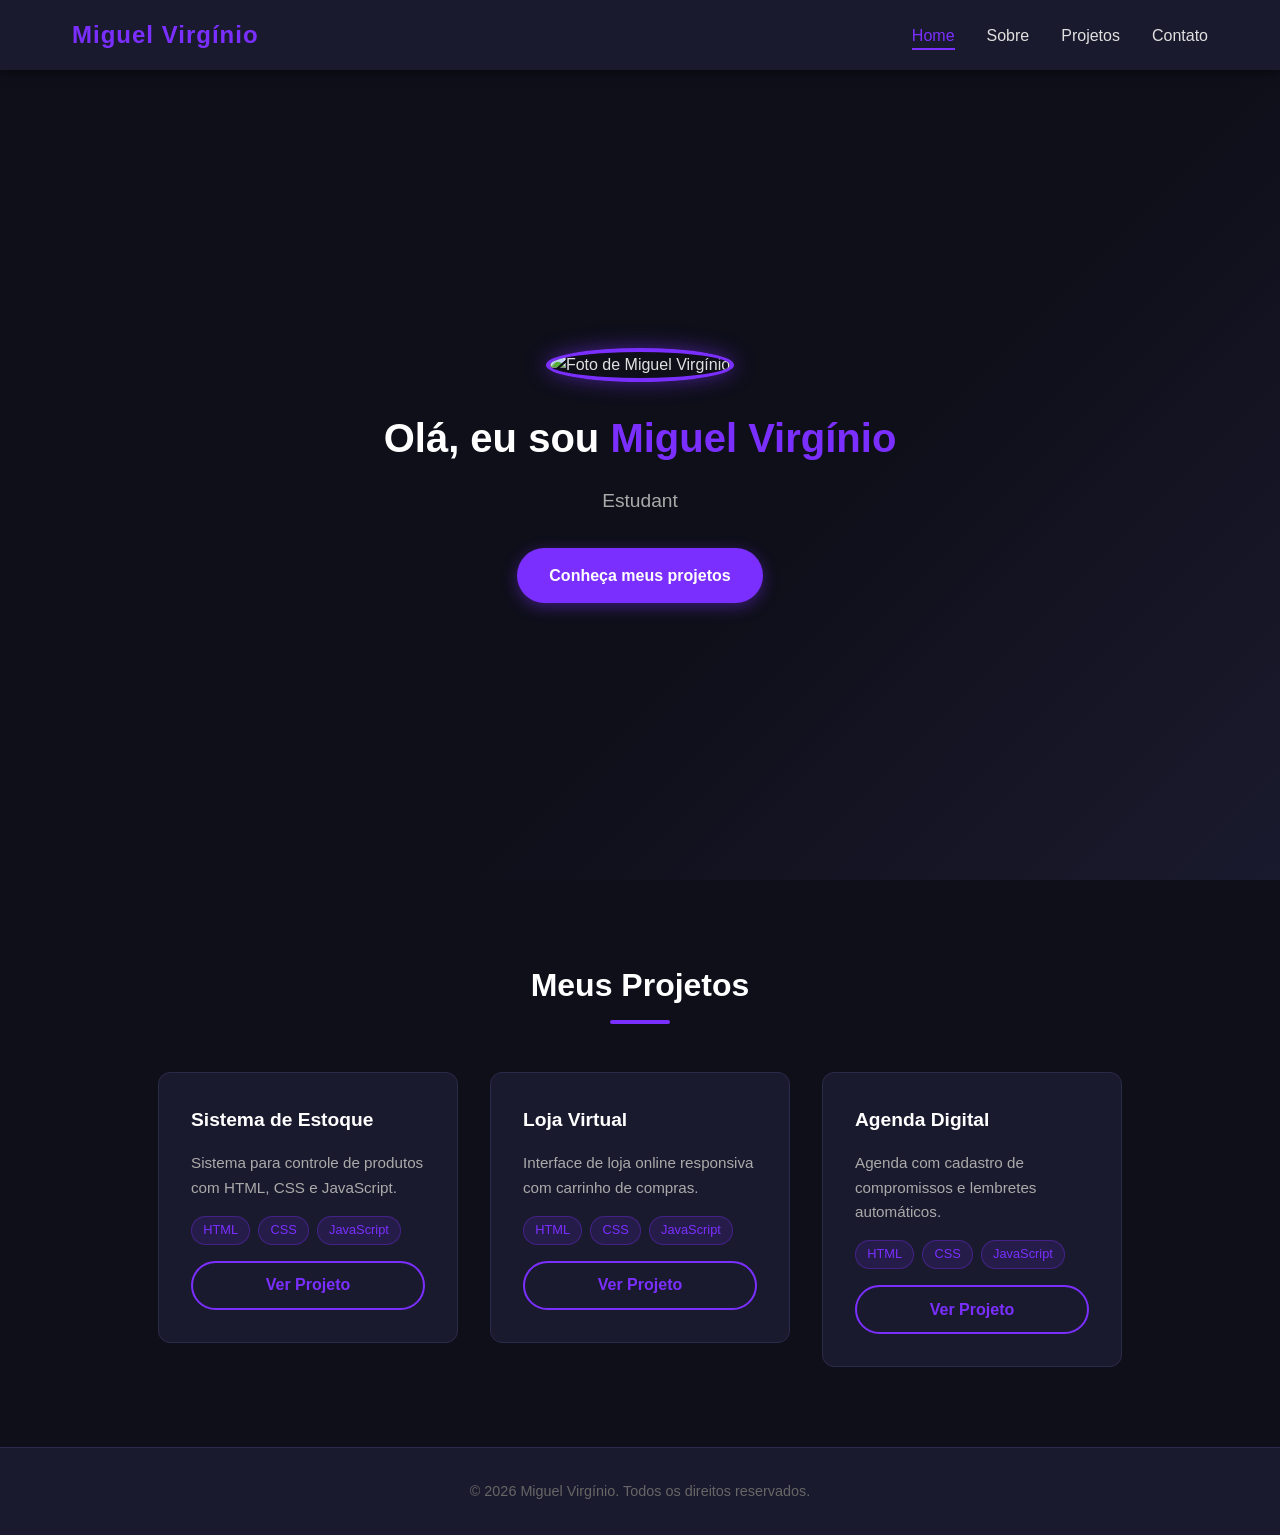
==== index.html @ 95a694e4 "feat: add initial portfolio structure with responsive design and JavaScript functionality - Created " ====
<!DOCTYPE html>
<html lang="pt-BR">

<head>
  <!-- ✅ SEO Básico -->
  <meta charset="UTF-8">
  <meta name="viewport" content="width=device-width, initial-scale=1.0">
  <meta name="description" content="Portfólio pessoal desenvolvido em HTML, CSS e JavaScript.">
  <meta name="keywords" content="Portfólio, HTML, CSS, JavaScript, Desenvolvedor">
  <meta name="author" content="Miguel Virgínio">

  <title>Miguel Virgínio | Portfólio</title>

  <!-- ✅ CSS externo -->
  <link rel="stylesheet" href="css/style.css">
  <link rel="stylesheet" href="css/responsive.css">
</head>

<body>

  <!-- ============================
       HEADER / MENU DE NAVEGAÇÃO
  ============================= -->
  <header class="header">
    <nav class="navbar">

      <!-- Logo / Nome -->
      <div class="logo">
        <a href="index.html">Miguel Virgínio</a>
      </div>

      <!-- Botão hamburguer (mobile) -->
      <button class="menu-toggle" id="menuToggle" aria-label="Abrir menu">
        &#9776;
      </button>

      <!-- Links de navegação -->
      <ul class="nav-links" id="navLinks">
        <li><a href="index.html" class="active">Home</a></li>
        <li><a href="sobre.html">Sobre</a></li>
        <li><a href="projetos.html">Projetos</a></li>
        <li><a href="contato.html">Contato</a></li>
      </ul>

    </nav>
  </header>

  <!-- ============================
       MAIN — CONTEÚDO PRINCIPAL
  ============================= -->
  <main>

    <!-- ✅ SEÇÃO HERO / BANNER -->
    <section class="hero" id="home">
      <div class="hero-content">

        <!-- Foto de perfil -->
        <img
          src="/img/"
          alt="Foto de Miguel Virgínio"
          class="foto-perfil"
        >

        <!-- Apresentação -->
        <h1>Olá, eu sou <span class="destaque">Miguel Virgínio</span></h1>
        <p class="subtitulo">Estudante de Engenharia de Software apaixonado por tecnologia</p>

        <!-- Botão CTA -->
        <a href="projetos.html" class="btn-principal">
          Conheça meus projetos
        </a>

      </div>
    </section>

    <!-- ✅ SEÇÃO PRÉVIA DE PROJETOS -->
    <section class="projetos-preview" id="projetos">
      <h2 class="titulo-secao">Meus Projetos</h2>

      <div class="cards-container">

        <!-- Card 1 -->
        <article class="card">
          <h3>Sistema de Estoque</h3>
          <p>Sistema para controle de produtos com HTML, CSS e JavaScript.</p>
          <div class="tags">
            <span class="tag">HTML</span>
            <span class="tag">CSS</span>
            <span class="tag">JavaScript</span>
          </div>
          <a href="projetos.html" class="btn-card">Ver Projeto</a>
        </article>

        <!-- Card 2 -->
        <article class="card">
          <h3>Loja Virtual</h3>
          <p>Interface de loja online responsiva com carrinho de compras.</p>
          <div class="tags">
            <span class="tag">HTML</span>
            <span class="tag">CSS</span>
            <span class="tag">JavaScript</span>
          </div>
          <a href="projetos.html" class="btn-card">Ver Projeto</a>
        </article>

        <!-- Card 3 -->
        <article class="card">
          <h3>Agenda Digital</h3>
          <p>Agenda com cadastro de compromissos e lembretes automáticos.</p>
          <div class="tags">
            <span class="tag">HTML</span>
            <span class="tag">CSS</span>
            <span class="tag">JavaScript</span>
          </div>
          <a href="projetos.html" class="btn-card">Ver Projeto</a>
        </article>

      </div>
    </section>

  </main>

  <!-- ============================
       FOOTER / RODAPÉ
  ============================= -->
  <footer class="footer">
    <p>&copy; 2026 Miguel Virgínio. Todos os direitos reservados.</p>
  </footer>

  <!-- ✅ Botão voltar ao topo -->
  <button class="btn-topo" id="btnTopo" title="Voltar ao topo">&#8679;</button>

  <!-- ✅ JavaScript -->
  <script src="js/script.js"></script>

</body>
</html>
---- css/style.css ----
/* ================================
   RESET E BASE
================================ */

/* Remove espaçamentos padrão do navegador */
* {
  margin: 0;
  padding: 0;
  box-sizing: border-box;
}

/* Fonte e cor padrão */
body {
  font-family: 'Segoe UI', Tahoma, Geneva, Verdana, sans-serif;
  background-color: #0f0f1a;
  color: #e0e0e0;
  line-height: 1.6;
}

/* Links sem sublinhado */
a {
  text-decoration: none;
  color: inherit;
}

/* Lista sem marcadores */
ul {
  list-style: none;
}

/* ================================
   HEADER / NAVBAR
================================ */

.header {
  background-color: #1a1a2e;
  position: sticky;       /* Fica fixo no topo ao rolar */
  top: 0;
  z-index: 1000;
  box-shadow: 0 2px 10px rgba(0, 0, 0, 0.5);
}

.navbar {
  display: flex;
  justify-content: space-between;
  align-items: center;
  padding: 1rem 2rem;
  max-width: 1200px;
  margin: 0 auto;
}

/* Logo */
.logo a {
  font-size: 1.5rem;
  font-weight: bold;
  color: #7b2fff;
  letter-spacing: 1px;
}

/* Links do menu */
.nav-links {
  display: flex;
  gap: 2rem;
}

.nav-links a {
  color: #e0e0e0;
  font-size: 1rem;
  transition: color 0.3s;
  padding: 0.3rem 0;
  border-bottom: 2px solid transparent;
}

/* Hover e link ativo */
.nav-links a:hover,
.nav-links a.active {
  color: #7b2fff;
  border-bottom: 2px solid #7b2fff;
}

/* Botão hamburguer — escondido no desktop */
.menu-toggle {
  display: none;
  background: none;
  border: none;
  color: #e0e0e0;
  font-size: 1.8rem;
  cursor: pointer;
}

/* ================================
   HERO / BANNER
================================ */

.hero {
  min-height: 90vh;
  display: flex;
  align-items: center;
  justify-content: center;
  text-align: center;
  padding: 3rem 1rem;
  background: linear-gradient(135deg, #0f0f1a 60%, #1a1a2e 100%);
}

.hero-content {
  max-width: 700px;
}

/* Foto de perfil */
.foto-perfil {
  width: 150px;
  height: 150px;
  border-radius: 50%;           /* Foto redonda */
  border: 4px solid #7b2fff;
  object-fit: cover;
  margin-bottom: 1.5rem;
  box-shadow: 0 0 20px rgba(123, 47, 255, 0.5);
}

/* Título principal */
.hero h1 {
  font-size: 2.5rem;
  margin-bottom: 1rem;
  color: #ffffff;
}

/* Palavra em destaque (nome) */
.destaque {
  color: #7b2fff;
}

/* Subtítulo */
.subtitulo {
  font-size: 1.2rem;
  color: #aaaaaa;
  margin-bottom: 2rem;
}

/* Botão principal */
.btn-principal {
  display: inline-block;
  background-color: #7b2fff;
  color: #ffffff;
  padding: 0.9rem 2rem;
  border-radius: 30px;
  font-size: 1rem;
  font-weight: bold;
  transition: background-color 0.3s, transform 0.2s;
  box-shadow: 0 4px 15px rgba(123, 47, 255, 0.4);
}

.btn-principal:hover {
  background-color: #5a1fcc;
  transform: translateY(-3px);  /* Sobe levemente no hover */
}

/* ================================
   SEÇÃO DE PROJETOS (PRÉVIA)
================================ */

.projetos-preview {
  padding: 5rem 2rem;
  max-width: 1200px;
  margin: 0 auto;
}

/* Título de seção */
.titulo-secao {
  text-align: center;
  font-size: 2rem;
  color: #ffffff;
  margin-bottom: 3rem;
  position: relative;
}

/* Linha decorativa abaixo do título */
.titulo-secao::after {
  content: '';
  display: block;
  width: 60px;
  height: 4px;
  background-color: #7b2fff;
  margin: 0.5rem auto 0;
  border-radius: 2px;
}

/* Container dos cards */
.cards-container {
  display: flex;
  gap: 2rem;
  flex-wrap: wrap;
  justify-content: center;
}

/* Card individual */
.card {
  background-color: #1a1a2e;
  border: 1px solid #2a2a4a;
  border-radius: 12px;
  padding: 2rem;
  width: 300px;
  transition: transform 0.3s, box-shadow 0.3s;
  display: flex;
  flex-direction: column;
  gap: 1rem;
}

.card:hover {
  transform: translateY(-8px);  /* Sobe o card no hover */
  box-shadow: 0 8px 30px rgba(123, 47, 255, 0.3);
}

.card h3 {
  color: #ffffff;
  font-size: 1.2rem;
}

.card p {
  color: #aaaaaa;
  font-size: 0.95rem;
}

/* Tags de tecnologia */
.tags {
  display: flex;
  gap: 0.5rem;
  flex-wrap: wrap;
}

.tag {
  background-color: #7b2fff22;
  color: #7b2fff;
  border: 1px solid #7b2fff55;
  border-radius: 20px;
  padding: 0.2rem 0.7rem;
  font-size: 0.8rem;
}

/* Botão do card */
.btn-card {
  display: inline-block;
  background-color: transparent;
  color: #7b2fff;
  border: 2px solid #7b2fff;
  padding: 0.6rem 1.2rem;
  border-radius: 30px;
  font-weight: bold;
  text-align: center;
  transition: background-color 0.3s, color 0.3s;
  margin-top: auto;
}

.btn-card:hover {
  background-color: #7b2fff;
  color: #ffffff;
}

/* ================================
   FOOTER
================================ */

.footer {
  background-color: #1a1a2e;
  text-align: center;
  padding: 2rem;
  color: #666;
  font-size: 0.9rem;
  border-top: 1px solid #2a2a4a;
}

/* ================================
   BOTÃO VOLTAR AO TOPO
================================ */

.btn-topo {
  position: fixed;        /* Fixo na tela */
  bottom: 2rem;
  right: 2rem;
  background-color: #7b2fff;
  color: #ffffff;
  border: none;
  border-radius: 50%;
  width: 50px;
  height: 50px;
  font-size: 1.5rem;
  cursor: pointer;
  display: none;          /* Escondido por padrão */
  align-items: center;
  justify-content: center;
  box-shadow: 0 4px 15px rgba(123, 47, 255, 0.5);
  transition: background-color 0.3s, transform 0.2s;
  z-index: 999;
}

.btn-topo:hover {
  background-color: #5a1fcc;
  transform: translateY(-3px);
}

/* Quando o JS adicionar a classe .visivel */
.btn-topo.visivel {
  display: flex;
}


/* ================================
   PÁGINA SOBRE
================================ */

.sobre {
  padding: 5rem 2rem;
  max-width: 1100px;
  margin: 0 auto;
}

.sobre-container {
  display: flex;
  gap: 3rem;
  align-items: flex-start;
  flex-wrap: wrap;
}

.sobre-texto {
  flex: 1;
  min-width: 300px;
}

.sobre-bloco {
  background-color: #1a1a2e;
  border: 1px solid #2a2a4a;
  border-radius: 12px;
  padding: 2rem;
  margin-bottom: 2rem;
}

.sobre-bloco h3 {
  color: #7b2fff;
  margin-bottom: 1rem;
  font-size: 1.2rem;
}

.sobre-bloco p {
  color: #cccccc;
  margin-bottom: 0.8rem;
}

.lista-formacao {
  list-style: none;
  padding-left: 0;
}

.lista-formacao li {
  padding: 0.5rem 0;
  border-bottom: 1px solid #2a2a4a;
  color: #cccccc;
}

.lista-formacao li:last-child {
  border-bottom: none;
}

.lista-formacao strong {
  color: #ffffff;
}

/* Barras de habilidade */
.habilidades-grid {
  display: grid;
  grid-template-columns: repeat(auto-fit, minmax(250px, 1fr));
  gap: 1.5rem;
}

.habilidade-item {
  display: flex;
  flex-direction: column;
  gap: 0.4rem;
}

.habilidade-nome {
  font-weight: bold;
  color: #ffffff;
  font-size: 0.95rem;
}

.barra {
  height: 8px;
  background-color: #0f0f1a;
  border-radius: 4px;
  overflow: hidden;
}

.nivel {
  height: 100%;
  border-radius: 4px;
  transition: width 1s ease-out;
}

/* Cores das barras */
.html { width: 95%; background: #e34f26; }
.css  { width: 90%; background: #1572b6; }
.js   { width: 80%; background: #f7df1e; }
.git  { width: 85%; background: #f05032; }
.resp { width: 90%; background: #7b2fff; }
.a11y { width: 75%; background: #00bfff; }

.sobre-foto {
  flex: 0 0 280px;
  text-align: center;
}

.foto-perfil-grande {
  width: 280px;
  height: 280px;
  border-radius: 16px;
  object-fit: cover;
  border: 4px solid #7b2fff;
  box-shadow: 0 0 30px rgba(123, 47, 255, 0.4);
}

/* ================================
   PÁGINA PROJETOS (CARDS ESTENDIDOS)
================================ */

.projetos-completo {
  padding: 5rem 2rem;
  max-width: 1200px;
  margin: 0 auto;
}

.card {
  /* Sobrescreve o card simples da home */
  flex-direction: column;
  height: 100%;
}

.card-img {
  width: 100%;
  height: 180px;
  border-radius: 8px 8px 0 0;
  overflow: hidden;
  margin: -1px -1px 1rem -1px; /* Compensa padding do card */
}

.card-img img {
  width: 100%;
  height: 100%;
  object-fit: cover;
  transition: transform 0.3s;
}

.card:hover .card-img img {
  transform: scale(1.05);
}

.card-conteudo {
  display: flex;
  flex-direction: column;
  flex: 1;
  gap: 1rem;
}

.card-botoes {
  display: flex;
  gap: 0.8rem;
  margin-top: auto;
}

.btn-demo {
  background-color: transparent;
  border: 2px solid #7b2fff;
  color: #7b2fff;
}

.btn-demo:hover {
  background-color: #7b2fff;
  color: #ffffff;
}

/* ================================
   PÁGINA CONTATO
================================ */

.contato {
  padding: 5rem 2rem;
  max-width: 1100px;
  margin: 0 auto;
}

.contato-container {
  display: flex;
  gap: 3rem;
  flex-wrap: wrap;
}

.contato-info {
  flex: 1;
  min-width: 280px;
}

.contato-info h3 {
  color: #7b2fff;
  font-size: 1.5rem;
  margin-bottom: 1rem;
}

.contato-info p {
  color: #aaaaaa;
  margin-bottom: 2rem;
}

.contato-itens {
  display: flex;
  flex-direction: column;
  gap: 1.5rem;
}

.contato-item {
  display: flex;
  align-items: flex-start;
  gap: 1rem;
  color: #cccccc;
}

.icone {
  font-size: 1.5rem;
  color: #7b2fff;
  flex-shrink: 0;
  margin-top: 0.2rem;
}

.contato-item a {
  color: #7b2fff;
  transition: color 0.3s;
}

.contato-item a:hover {
  color: #ffffff;
}

/* Formulário */
.formulario {
  flex: 1;
  min-width: 300px;
  background-color: #1a1a2e;
  border: 1px solid #2a2a4a;
  border-radius: 12px;
  padding: 2.5rem;
  display: flex;
  flex-direction: column;
  gap: 1.5rem;
}

.form-grupo {
  display: flex;
  flex-direction: column;
  gap: 0.4rem;
}

.form-grupo label {
  font-weight: bold;
  color: #ffffff;
  font-size: 0.95rem;
}

.obrigatorio {
  color: #ff6b6b;
}

.form-grupo input,
.form-grupo textarea {
  background-color: #0f0f1a;
  border: 2px solid #2a2a4a;
  border-radius: 8px;
  padding: 0.9rem 1rem;
  color: #ffffff;
  font-family: inherit;
  font-size: 1rem;
  transition: border-color 0.3s, box-shadow 0.3s;
}

.form-grupo input:focus,
.form-grupo textarea:focus {
  outline: none;
  border-color: #7b2fff;
  box-shadow: 0 0 0 3px rgba(123, 47, 255, 0.2);
}

.form-grupo input.erro,
.form-grupo textarea.erro {
  border-color: #ff6b6b;
}

.erro-msg {
  color: #ff6b6b;
  font-size: 0.85rem;
  min-height: 1.2em; /* Evita salto de layout */
  display: block;
}

.btn-enviar {
  background-color: #7b2fff;
  color: #ffffff;
  border: none;
  border-radius: 30px;
  padding: 1rem;
  font-size: 1rem;
  font-weight: bold;
  cursor: pointer;
  transition: background-color 0.3s, transform 0.2s;
  margin-top: 0.5rem;
}

.btn-enviar:hover {
  background-color: #5a1fcc;
  transform: translateY(-2px);
}

/* Mensagem de sucesso */
.sucesso-msg {
  background-color: #1a5c2e;
  border: 1px solid #2ecc71;
  color: #2ecc71;
  padding: 1rem;
  border-radius: 8px;
  text-align: center;
  font-weight: bold;
  display: none; /* JS controla */
  animation: fadeIn 0.3s ease;
}

@keyframes fadeIn {
  from { opacity: 0; transform: translateY(10px); }
  to { opacity: 1; transform: translateY(0); }
}

/* ================================
   ANIMAÇÕES SCROLL REVEAL
================================ */

/* Estado inicial: invisível e deslocado para baixo */
.oculto-scroll {
  opacity: 0;
  transform: translateY(30px);
  transition: opacity 0.6s ease, transform 0.6s ease;
}

/* Estado final: visível e na posição correta */
.visivel-scroll {
  opacity: 1;
  transform: translateY(0);
}

/* Delay escalonado nos cards (efeito cascata) */
.cards-container .card:nth-child(1) { transition-delay: 0.1s; }
.cards-container .card:nth-child(2) { transition-delay: 0.2s; }
.cards-container .card:nth-child(3) { transition-delay: 0.3s; }
---- css/responsive.css ----
/* ================================
   RESPONSIVIDADE
   Breakpoints:
   - Tablet:  até 768px
   - Mobile:  até 480px
================================ */

/* ---- TABLET (até 768px) ---- */
@media (max-width: 768px) {

  /* Menu hamburguer aparece */
  .menu-toggle {
    display: block;
  }

  /* Menu links ficam em coluna e escondidos */
  .nav-links {
    display: none;
    flex-direction: column;
    position: absolute;
    top: 70px;
    left: 0;
    width: 100%;
    background-color: #1a1a2e;
    padding: 1rem 2rem;
    gap: 1rem;
    box-shadow: 0 4px 10px rgba(0,0,0,0.5);
    z-index: 999;
  }

  /* Quando o JS adicionar a classe .aberto */
  .nav-links.aberto {
    display: flex;
  }

  /* Hero menor */
  .hero h1 {
    font-size: 1.8rem;
  }

  .subtitulo {
    font-size: 1rem;
  }

  /* Cards em coluna */
  .cards-container {
    flex-direction: column;
    align-items: center;
  }

  .card {
    width: 100%;
    max-width: 400px;
  }
}

/* ---- MOBILE (até 480px) ---- */
@media (max-width: 480px) {

  .navbar {
    padding: 1rem;
  }

  .hero h1 {
    font-size: 1.5rem;
  }

  .btn-principal {
    padding: 0.7rem 1.5rem;
    font-size: 0.95rem;
  }

  .titulo-secao {
    font-size: 1.5rem;
  }

  .foto-perfil {
    width: 120px;
    height: 120px;
  }
}
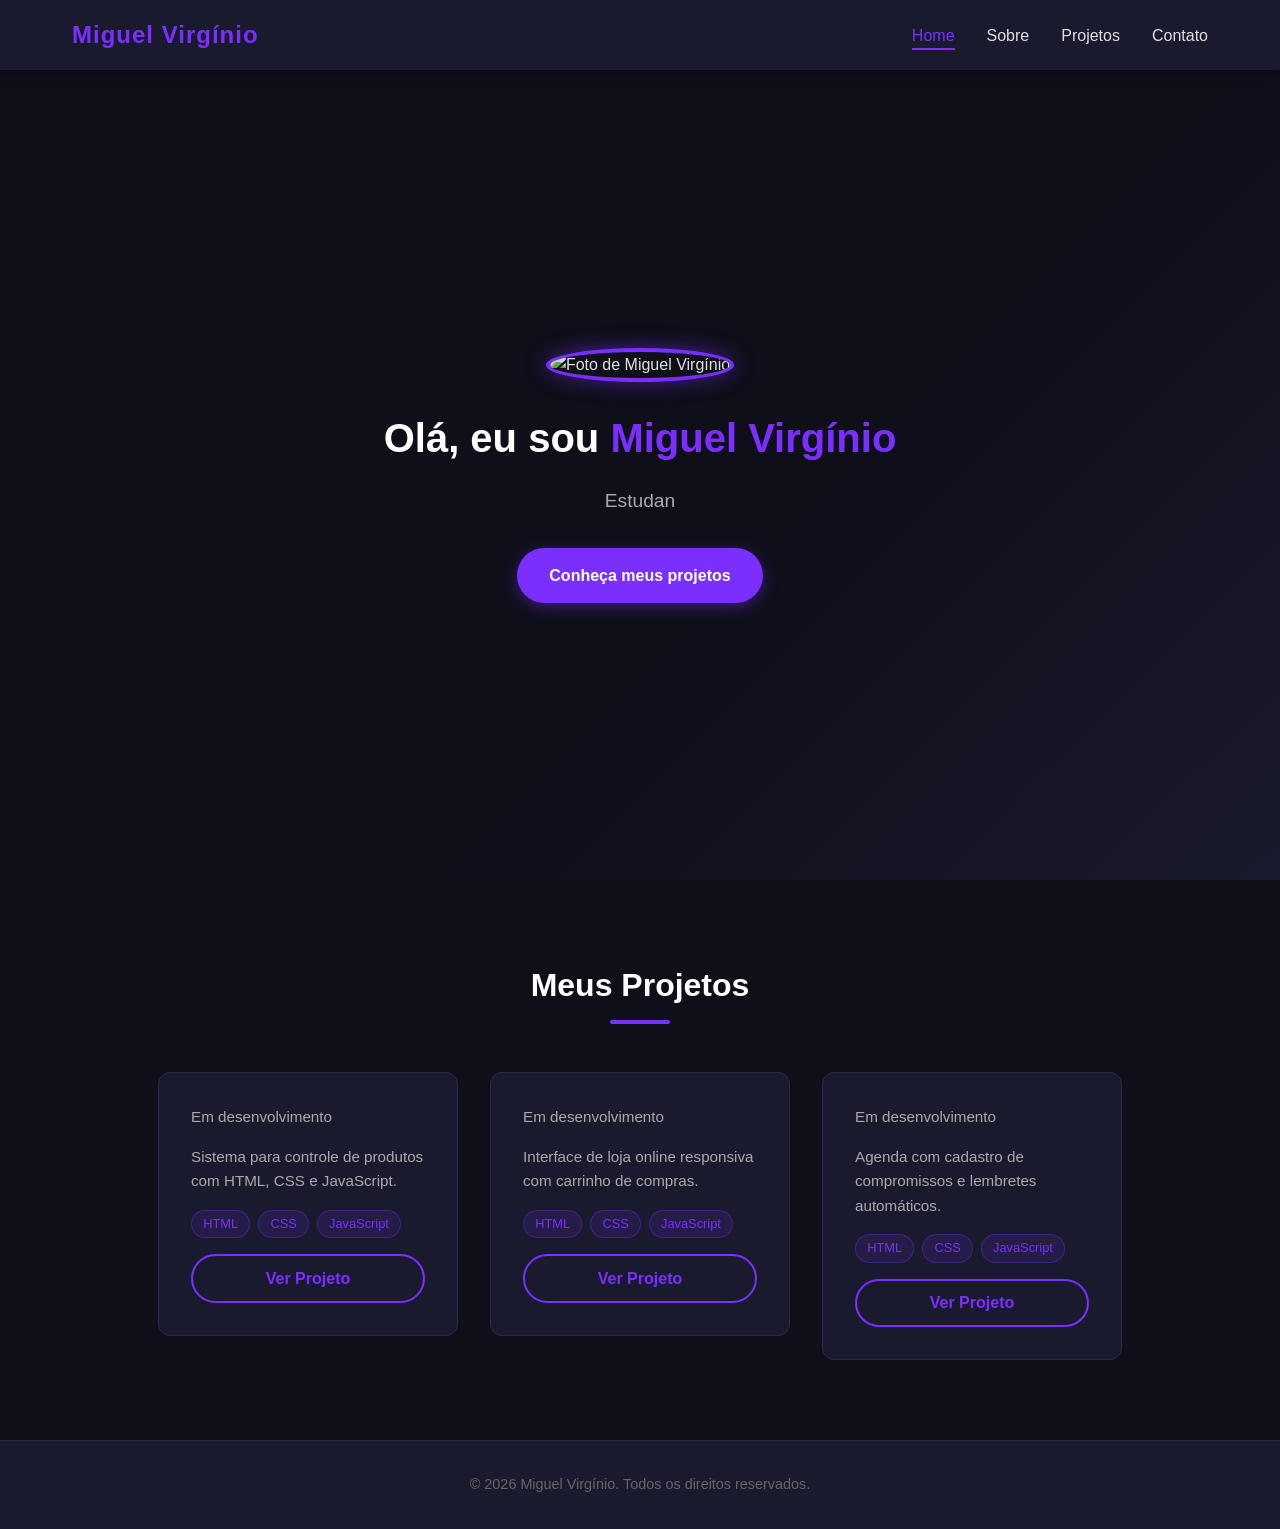
==== commit 76dc38be: "feat: atualizar cores das barras de habilidades e adicionar status de desenvolvimento nos cards" ====
--- a/index.html
+++ b/index.html
@@ -81,7 +81,8 @@
 
         <!-- Card 1 -->
         <article class="card">
-          <h3>Sistema de Estoque</h3>
+          <!-- <h3>Sistema de Estoque</h3> -->
+           <p>Em desenvolvimento</p>
           <p>Sistema para controle de produtos com HTML, CSS e JavaScript.</p>
           <div class="tags">
             <span class="tag">HTML</span>
@@ -93,7 +94,8 @@
 
         <!-- Card 2 -->
         <article class="card">
-          <h3>Loja Virtual</h3>
+          <!-- <h3>Loja Virtual</h3> -->
+          <p>Em desenvolvimento</p>
           <p>Interface de loja online responsiva com carrinho de compras.</p>
           <div class="tags">
             <span class="tag">HTML</span>
@@ -105,7 +107,8 @@
 
         <!-- Card 3 -->
         <article class="card">
-          <h3>Agenda Digital</h3>
+          <!-- <h3>Agenda Digital</h3> -->
+          <p>Em desenvolvimento</p>
           <p>Agenda com cadastro de compromissos e lembretes automáticos.</p>
           <div class="tags">
             <span class="tag">HTML</span>
--- a/css/style.css
+++ b/css/style.css
@@ -398,8 +398,8 @@
 /* Cores das barras */
 .html { width: 95%; background: #e34f26; }
 .css  { width: 90%; background: #1572b6; }
-.js   { width: 80%; background: #f7df1e; }
-.git  { width: 85%; background: #f05032; }
+.js   { width: 80%; background: #9e0e0e; }
+.git  { width: 85%; background: #5c5150; }
 .resp { width: 90%; background: #7b2fff; }
 .a11y { width: 75%; background: #00bfff; }
 
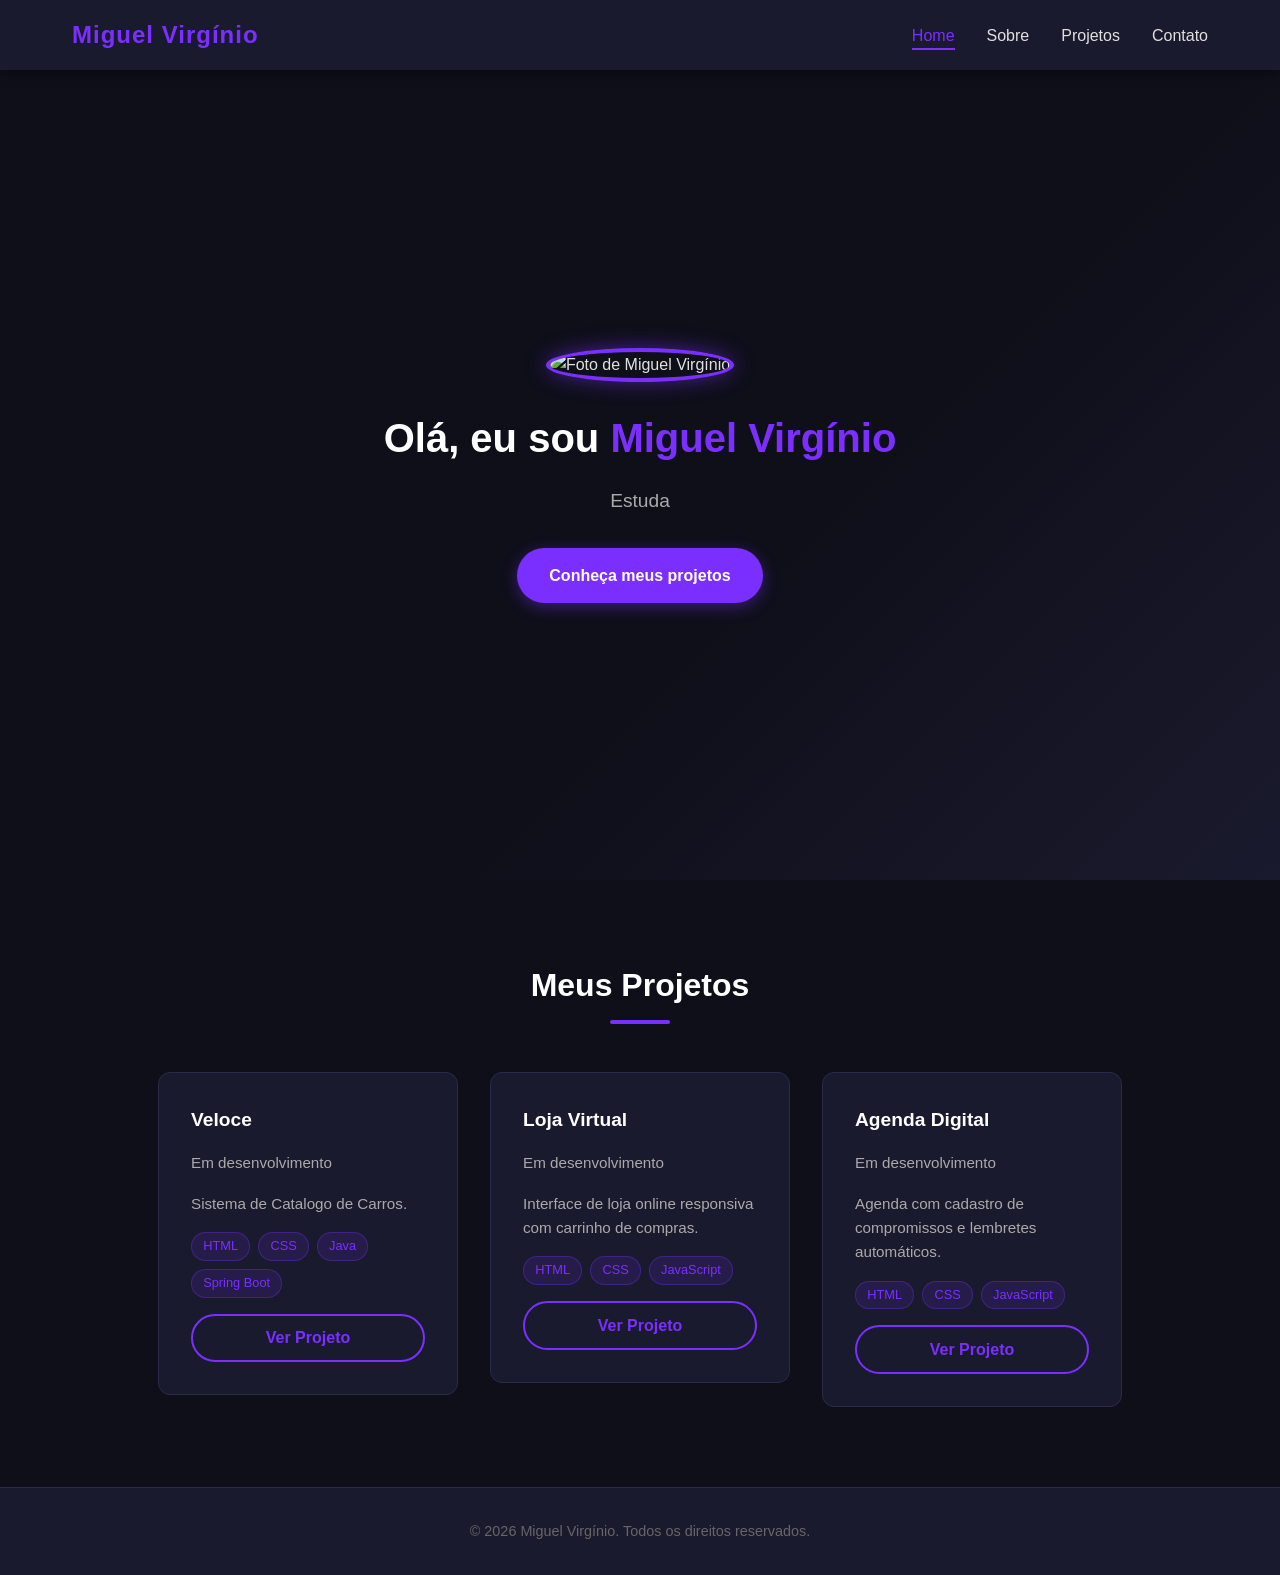
==== commit 59690bf9: "feat: atualizar informações dos projetos no portfólio e modificar tags de tecnologia" ====
--- a/index.html
+++ b/index.html
@@ -81,20 +81,22 @@
 
         <!-- Card 1 -->
         <article class="card">
-          <!-- <h3>Sistema de Estoque</h3> -->
+          <h3>Veloce</h3>
            <p>Em desenvolvimento</p>
-          <p>Sistema para controle de produtos com HTML, CSS e JavaScript.</p>
+          <p>Sistema de Catalogo de Carros.</p>
           <div class="tags">
             <span class="tag">HTML</span>
             <span class="tag">CSS</span>
-            <span class="tag">JavaScript</span>
+            <span class="tag">Java</span>
+            <span class="tag">Spring Boot</span>
+            
           </div>
           <a href="projetos.html" class="btn-card">Ver Projeto</a>
         </article>
 
         <!-- Card 2 -->
         <article class="card">
-          <!-- <h3>Loja Virtual</h3> -->
+          <h3>Loja Virtual</h3>
           <p>Em desenvolvimento</p>
           <p>Interface de loja online responsiva com carrinho de compras.</p>
           <div class="tags">
@@ -107,7 +109,7 @@
 
         <!-- Card 3 -->
         <article class="card">
-          <!-- <h3>Agenda Digital</h3> -->
+          <h3>Agenda Digital</h3>
           <p>Em desenvolvimento</p>
           <p>Agenda com cadastro de compromissos e lembretes automáticos.</p>
           <div class="tags">
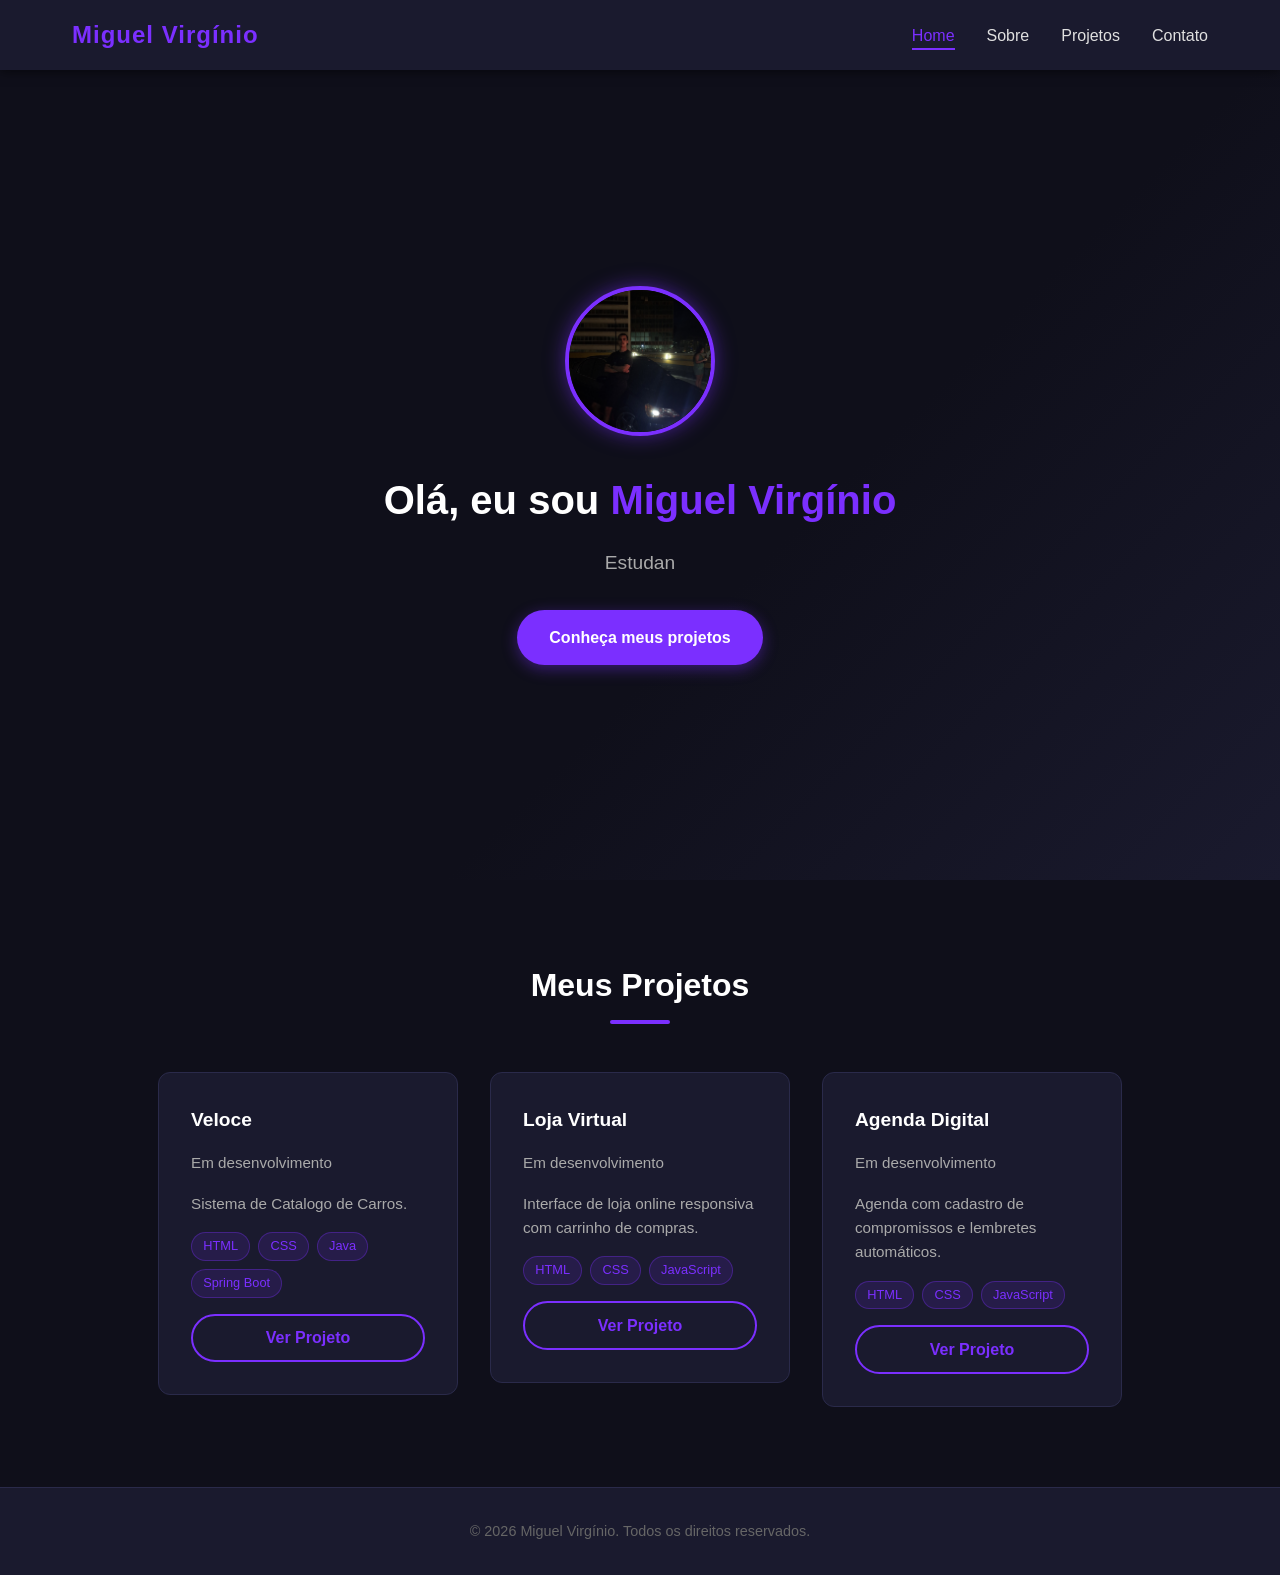
==== commit 17f3fbb6: "feat: atualizar imagem de perfil e modificar informações do projeto Veloce" ====
--- a/index.html
+++ b/index.html
@@ -56,7 +56,7 @@
 
         <!-- Foto de perfil -->
         <img
-          src="/img/"
+          src="/img/20251115_184100.jpg"
           alt="Foto de Miguel Virgínio"
           class="foto-perfil"
         >
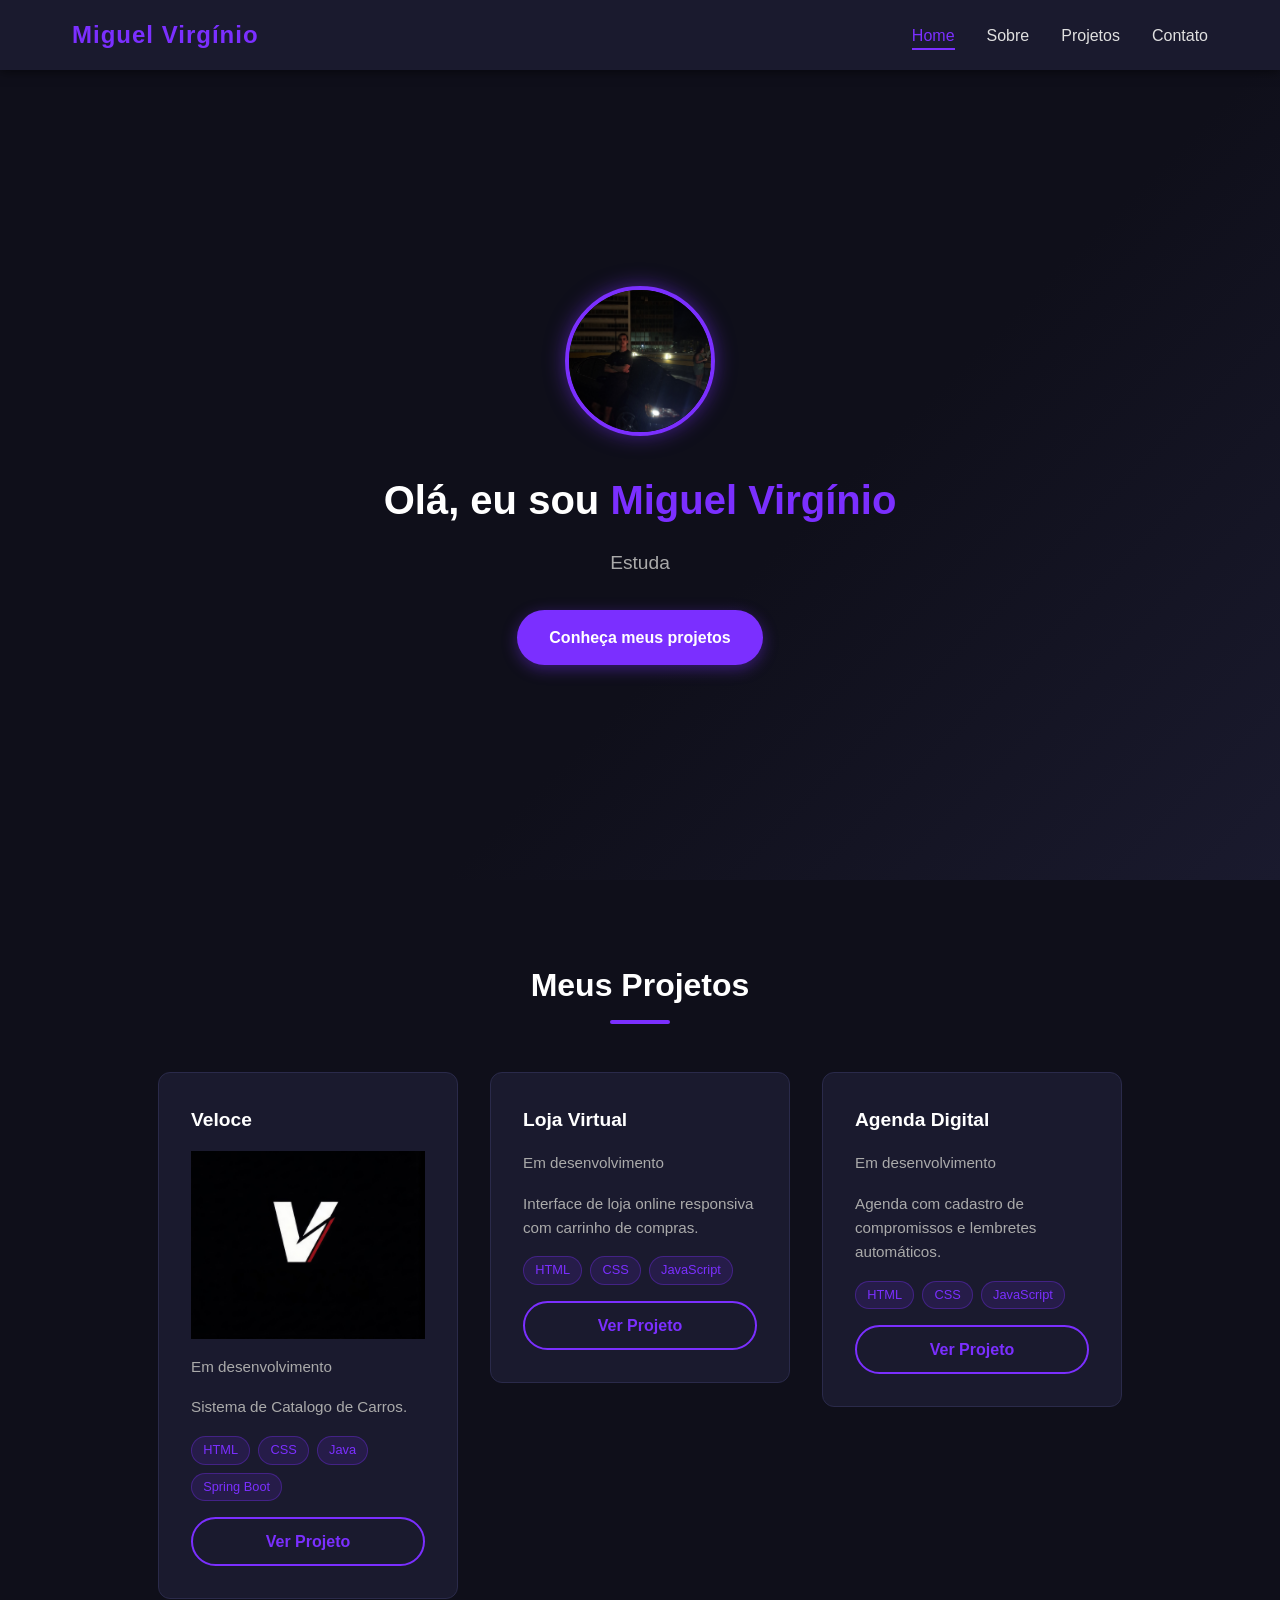
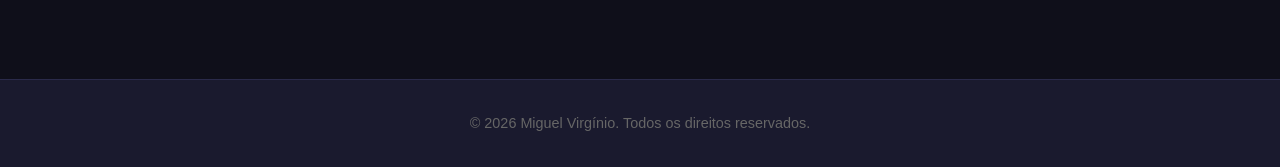
==== commit 66dae143: "Refactor code structure for improved readability and maintainability" ====
--- a/index.html
+++ b/index.html
@@ -82,6 +82,7 @@
         <!-- Card 1 -->
         <article class="card">
           <h3>Veloce</h3>
+          <img src="/img/logo_veloce.png" alt="Imagem do projeto Veloce" class="card-imagem">
            <p>Em desenvolvimento</p>
           <p>Sistema de Catalogo de Carros.</p>
           <div class="tags">
--- a/css/style.css
+++ b/css/style.css
@@ -396,26 +396,19 @@
 }
 
 /* Cores das barras */
-.html { width: 95%; background: #e34f26; }
-.css  { width: 90%; background: #1572b6; }
-.js   { width: 80%; background: #9e0e0e; }
-.git  { width: 85%; background: #5c5150; }
-.resp { width: 90%; background: #7b2fff; }
-.a11y { width: 75%; background: #00bfff; }
-
-.sobre-foto {
-  flex: 0 0 280px;
-  text-align: center;
-}
-
-.foto-perfil-grande {
-  width: 280px;
-  height: 280px;
-  border-radius: 16px;
-  object-fit: cover;
-  border: 4px solid #7b2fff;
-  box-shadow: 0 0 30px rgba(123, 47, 255, 0.4);
-}
+.html { width: 55%; background: #e34f26; }
+.css  { width: 40%; background: #1572b6; }
+.java   { width: 140px; background: #9e0e0e; }
+.git  { width: 85px; background: #3F2E00; }
+.resp { width: 120px; background: #7b2fff; }
+.cpp { width: 110px; background: #00427E;}
+.spring { width: 9px; background: #6AAD3D; }
+.mongodb { width: 10px; background: #138C4D; }
+.mysql { width: 70px;  background: linear-gradient(90deg,rgba(29, 74, 101, 1) 36%, rgba(220, 113, 43, 1) 62%); }
+.postgres { width: 15px; background: #31648C; }
+.tailwind { width: 10px; background: #07B0CE; }
+
+
 
 /* ================================
    PÁGINA PROJETOS (CARDS ESTENDIDOS)
--- a/css/responsive.css
+++ b/css/responsive.css
@@ -78,4 +78,12 @@
     width: 120px;
     height: 120px;
   }
+}
+
+@supports (-webkit-touch-callout: none) {
+  intput, 
+  textarea,
+  select {
+    font-size: 16px;
+  }
 }
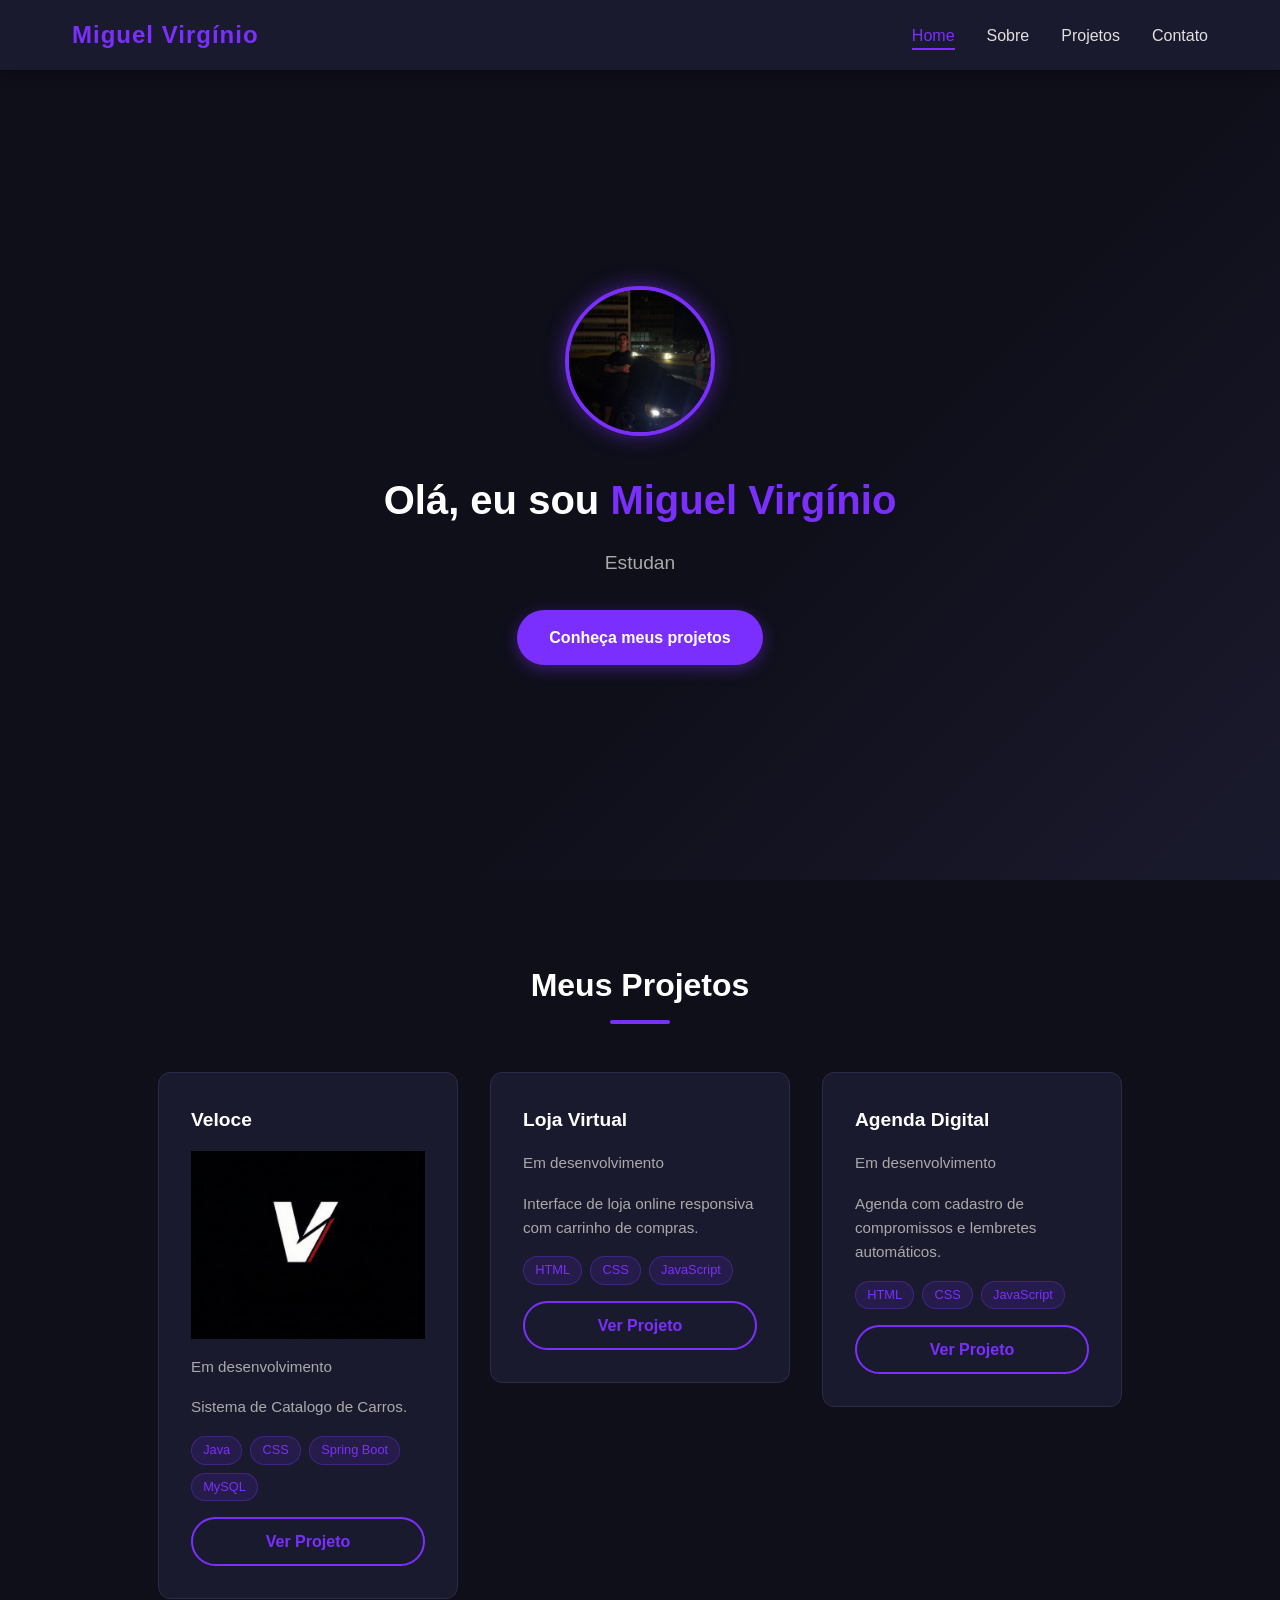
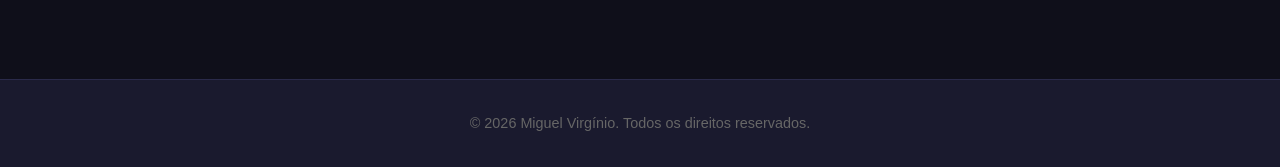
==== commit 5be0a5ce: "feat: adicionar novo certificado e atualizar tags de habilidades no portfólio" ====
--- a/index.html
+++ b/index.html
@@ -86,10 +86,10 @@
            <p>Em desenvolvimento</p>
           <p>Sistema de Catalogo de Carros.</p>
           <div class="tags">
-            <span class="tag">HTML</span>
+            <span class="tag">Java</span>
             <span class="tag">CSS</span>
-            <span class="tag">Java</span>
             <span class="tag">Spring Boot</span>
+            <span class="tag">MySQL</span>
             
           </div>
           <a href="projetos.html" class="btn-card">Ver Projeto</a>
--- a/css/style.css
+++ b/css/style.css
@@ -407,6 +407,9 @@
 .mysql { width: 70px;  background: linear-gradient(90deg,rgba(29, 74, 101, 1) 36%, rgba(220, 113, 43, 1) 62%); }
 .postgres { width: 15px; background: #31648C; }
 .tailwind { width: 10px; background: #07B0CE; }
+.insominia { width: 40px; background: #5D00D2; }
+.jenkins { width: 10px; background: linear-gradient(90deg, rgb(211, 56, 51) 0%, rgb(51, 80, 97) 50%, rgb(129, 208, 196) 100%); }
+
 
 
 
